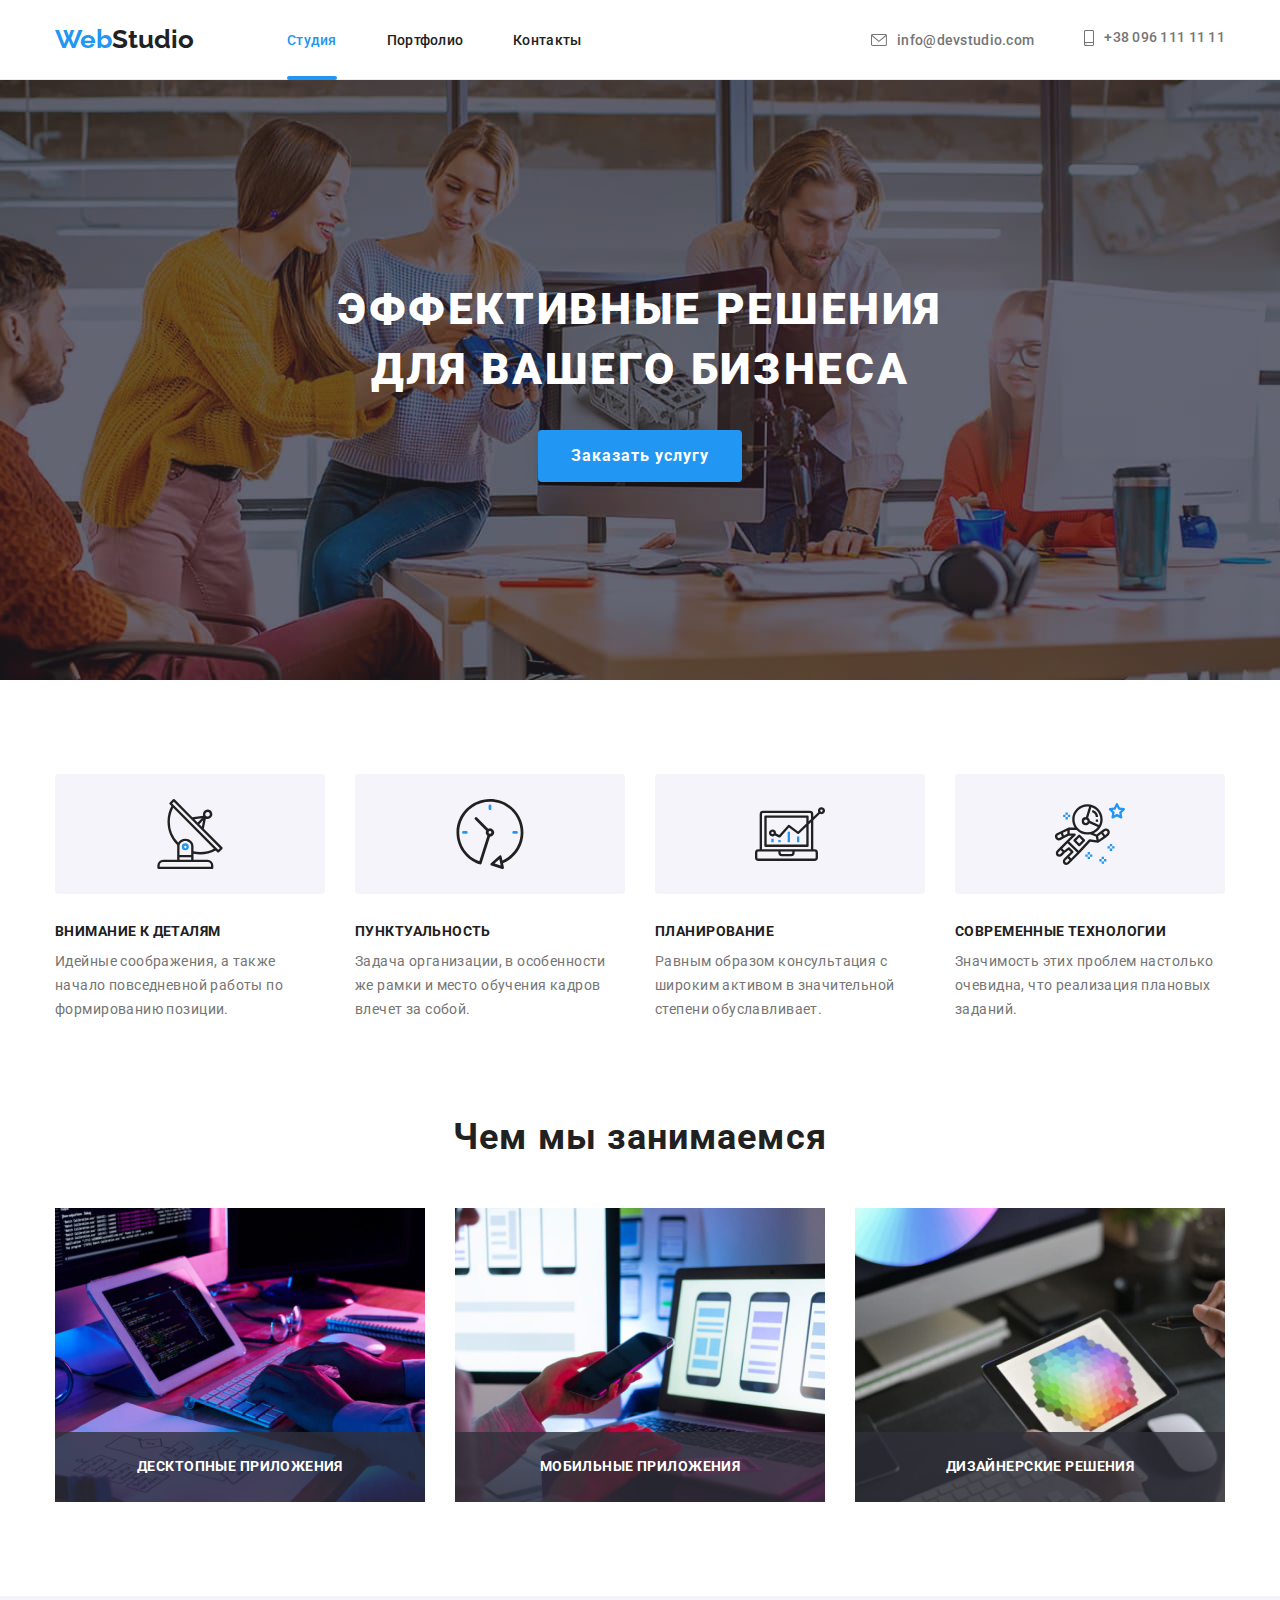
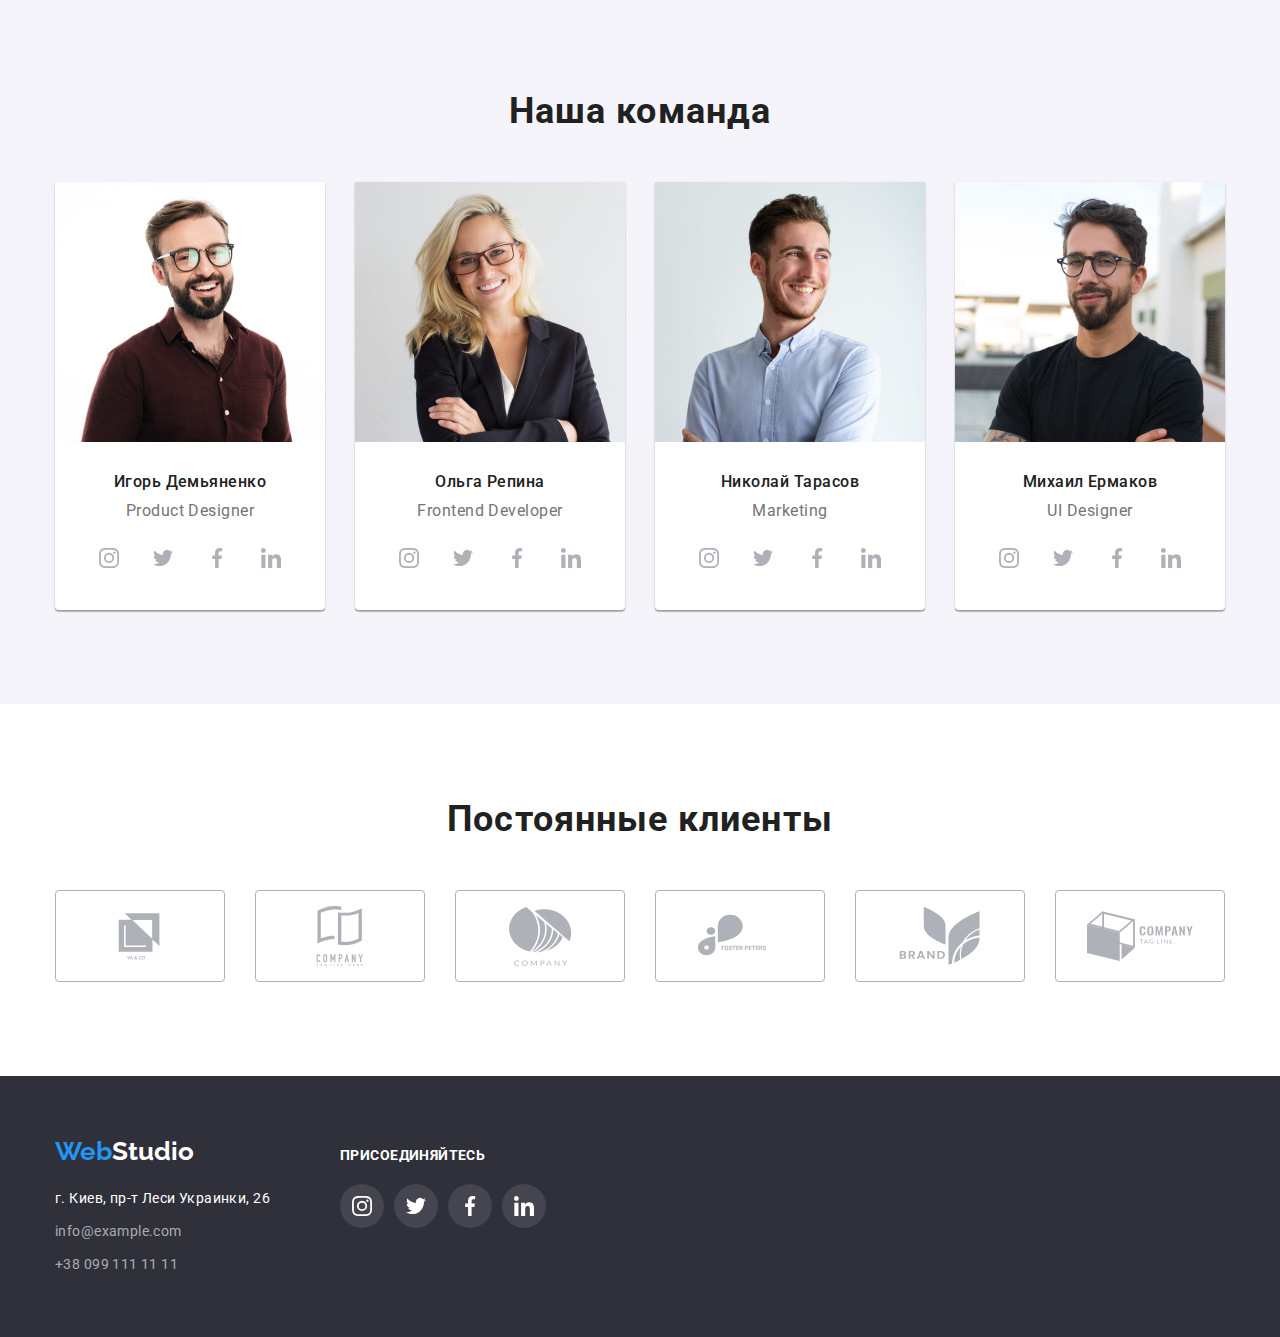
==== index.html @ a5e1581c "Добавляет начальные файлы проекта" ====
<!DOCTYPE html>
<html lang="ru">
<head>
    <meta charset="UTF-8">
    <meta http-equiv="X-UA-Compatible" content="IE=edge">
    <meta name="viewport" content="width=device-width, initial-scale=1.0">
    <title>webstudio</title>
    <link rel="preconnect" href="https://fonts.googleapis.com">
    <link rel="preconnect" href="https://fonts.gstatic.com" crossorigin>
    <link href="https://fonts.googleapis.com/css2?family=Raleway:wght@700&family=Roboto:wght@400;500;700;900&display=swap"
    rel="stylesheet">
    <link rel="stylesheet" href="./css/normalize.css"/>
    <link rel="stylesheet" href="https://cdnjs.cloudflare.com/ajax/libs/modern-normalize/1.1.0/modern-normalize.min.css">
    <link rel="stylesheet" href="./css/styles.css"/>
    
</head>
<body>
    <!--header--> 
    <header class="content">
        <div class="container main-nav">
            <nav class="menu">
                <a class=logo href="./index.html"><span class="accent">Web</span>Studio</a>
                <ul class="menu-list no-markers">               
                    <li class="menu-item">
                        <a href="./index.html" class="menu-link current">Студия</a>
                    </li>
                    <li class="menu-item">
                        <a href="./portfolio.html" class="menu-link">Портфолио</a>
                    </li>
                    <li class="menu-item">
                        <a href="#" class="menu-link">Контакты</a>
                    </li>
                </ul>
            </nav>
            <ul class="connection no-markers">
                <li class="connection-link">
                    <a href="mailto:info@devstudio.com" class="contact-us">
                        <svg class="contact-icon" width="16px" height="12px">
                            <use href="./images/sprite.svg#icon-envelope"></use>
                        </svg>
                        info@devstudio.com
                    </a>
                </li>
                <li class="connection-link">
                    <a href="tel+380961111111" class="contact-us">
                        <svg class="contact-icon" width="10px" height="16px">
                            <use href="./images/sprite.svg#icon-smartphone"></use>
                        </svg>
                        +38 096 111 11 11
                    </a>
                </li>
            </ul>
        </div>
    </header>
    <main>
        <!--hero-->
        <section class="section overlay">
            <h1 class="hero-title">Эффективные решения для вашего бизнеса</h1>
            <button type="button" class="button contained" data-modal-open>Заказать услугу</button>
        </section>
        <!--benefits-->  
        <section class="section benefits">
            <div class="container">
                <h2 class="visually-hidden">Наши преимущества</h2> <!-- спрятан с помощью CSS-->
                <ul class="benefits-content no-markers">
                    <li class="benefits-item">
                        <div class="benefits-icon-container">
                            <svg class="benefits-icon" width="70px" height="70px">
                                <use href="./images/sprite.svg#icon-antenna"></use>
                            </svg>
                        </div>
                        <h3 class="achivements">Внимание к деталям</h3>
                        <p class="description">Идейные соображения, а также начало повседневной работы по формированию позиции.</p>
                    </li>
                    <li class="benefits-item ">
                        <div class="benefits-icon-container">
                            <svg class="benefits-icon" width="70px" height="70px">
                                <use href="./images/sprite.svg#icon-clock"></use>
                            </svg>
                        </div>
                        <h3 class="achivements">Пунктуальность</h3>
                        <p class="description">Задача организации, в особенности же рамки и место обучения кадров влечет за собой.</p>
                    </li>
                    <li class="benefits-item">
                        <div class="benefits-icon-container">
                            <svg class="benefits-icon" width="70px" height="70px">
                                <use href="./images/sprite.svg#icon-diagram"></use>
                            </svg>
                        </div>
                        <h3 class="achivements">Планирование</h3>
                        <p class="description">Равным образом консультация с широким активом в значительной степени обуславливает.</p>
                    </li>
                    <li class="benefits-item">
                        <div class="benefits-icon-container">
                            <svg class="benefits-icon" width="70px" height="70px">
                                <use href="./images/sprite.svg#icon-astronaut"></use>
                            </svg>
                        </div>
                        <h3 class="achivements">Современные технологии</h3>
                        <p class="description">Значимость этих проблем настолько очевидна, что реализация плановых заданий.</p>
                    </li>
                </ul>
            </div>
        </section>
        <!--products-->
        <section class="section services">
            <div class="container">
                <h2 class="head-title">Чем мы занимаемся</h2>
                <ul class="services-content no-markers">
                    <li class="services-image">
                        <div class="services-thumb">
                            <img src="./images/development.jpg" alt="Десктопные приложения" width="370" height="294">
                            <div class="services-overlay">
                                <p class="services-name">Десктопные приложения</p>
                            </div>
                        </div>
                    </li>
                    <li class="services-image">
                        <div class="services-thumb">
                            <img src="./images/filling.jpg" alt="Мобильные приложения" width="370" height="294">
                            <div class="services-overlay">
                                <p class="services-name">Мобильные приложения</p>
                            </div>
                        </div>
                    </li>
                    <li class="services-image">
                        <div class="services-thumb">
                            <img src="./images/design.jpg" alt="Дизайнерские решения" width="370" height="294">
                            <div class="services-overlay">
                                <p class="services-name">Дизайнерские решения</p>
                            </div>
                        </div>
                    </li>
                </ul>
            </div>
        </section>
        <!--team-->
        <section class="section gray-background"> 
            <div class="container">
                <h2 class="head-title">Наша команда</h2>
                <ul class="team no-markers">
                    <li class="team-item">
                        <img class="employee-photo" src="./images/igor_demyanenko.jpg" alt="Игорь Демьяненко" width="270" height="260">
                        <div class="card-information">
                            <h3 class="person">Игорь Демьяненко</h3>
                            <p lang="en" class="profession">Product Designer</p>
                            <ul class="social-links-list no-markers">
                                <li class="card-social-link">
                                    <a class="personal-social-links" href="#">
                                        <svg class="personal-social-link-icon" width="20px" height="20px" > 
                                            <use href="./images/sprite.svg#icon-instagram"></use>
                                        </svg>
                                    </a>
                                </li>
                                <li class="card-social-link">
                                    <a class="personal-social-links" href="#">
                                        <svg class="personal-social-link-icon" width="20px" height="20px">
                                            <use href="./images/sprite.svg#icon-twitter"></use>
                                        </svg>
                                    </a>
                                </li>
                                <li class="card-social-link">
                                    <a class="personal-social-links" href="#">
                                        <svg class="personal-social-link-icon" width="20px" height="20px">
                                            <use href="./images/sprite.svg#icon-facebook"></use>
                                        </svg>
                                    </a>
                                </li>
                                <li class="card-social-link">
                                    <a class="personal-social-links" href="#">
                                        <svg class="personal-social-link-icon" width="20px" height="20px">
                                            <use href="./images/sprite.svg#icon-linkedin"></use>
                                        </svg>
                                    </a>
                                </li>
                            </ul>
                        </div>
                    </li>
                    <li class="team-item">
                        <img class="employee-photo" src="./images/olga_repina.jpg" alt="Ольга Репина" width="270" height="260">
                        <div class="card-information">
                            <h3 class="person">Ольга Репина</h3>
                            <p lang="en" class="profession">Frontend Developer</p>
                            <ul class="social-links-list no-markers">
                                <li class="card-social-link">
                                    <a class="personal-social-links" href="#">
                                        <svg class="personal-social-link-icon" width="20px" height="20px">
                                            <use href="./images/sprite.svg#icon-instagram"></use>
                                        </svg>
                                    </a>
                                </li>
                                <li class="card-social-link">
                                    <a class="personal-social-links" href="#">
                                        <svg class="personal-social-link-icon" width="20px" height="20px">
                                            <use href="./images/sprite.svg#icon-twitter"></use>
                                        </svg>
                                    </a>
                                </li>
                                <li class="card-social-link">
                                    <a class="personal-social-links" href="#">
                                        <svg class="personal-social-link-icon" width="20px" height="20px">
                                            <use href="./images/sprite.svg#icon-facebook"></use>
                                        </svg>
                                    </a>
                                </li>
                                <li class="card-social-link">
                                    <a class="personal-social-links" href="#">
                                        <svg class="personal-social-link-icon" width="20px" height="20px">
                                            <use href="./images/sprite.svg#icon-linkedin"></use>
                                        </svg>
                                    </a>
                                </li>
                            </ul>
                        </div>
                    </li>
                    <li class="team-item">
                        <img class="employee-photo" src="./images/nikolay_tarasov.jpg" alt="Николай Тарасов" width="270" height="260">
                        <div class="card-information">
                            <h3 class="person">Николай Тарасов</h3>
                            <p lang="en" class="profession">Marketing</p>
                            <ul class="social-links-list no-markers">
                                <li class="card-social-link">
                                    <a class="personal-social-links" href="#">
                                        <svg class="personal-social-link-icon" width="20px" height="20px">
                                            <use href="./images/sprite.svg#icon-instagram"></use>
                                        </svg>
                                    </a>
                                </li>
                                <li class="card-social-link">
                                    <a class="personal-social-links" href="#">
                                        <svg class="personal-social-link-icon" width="20px" height="20px">
                                            <use href="./images/sprite.svg#icon-twitter"></use>
                                        </svg>
                                    </a>
                                </li>
                                <li class="card-social-link">
                                    <a class="personal-social-links" href="#">
                                        <svg class="personal-social-link-icon" width="20px" height="20px">
                                            <use href="./images/sprite.svg#icon-facebook"></use>
                                        </svg>
                                    </a>
                                </li>
                                <li class="card-social-link">
                                    <a class="personal-social-links" href="#">
                                        <svg class="personal-social-link-icon" width="20px" height="20px">
                                            <use href="./images/sprite.svg#icon-linkedin"></use>
                                        </svg>
                                    </a>
                                </li>
                            </ul>
                        </div>
                    </li>
                    <li class="team-item">
                        <img class="employee-photo" src="./images/mihail_ermakov.jpg" alt="Михаил Ермаков" width="270" height="260">
                        <div class="card-information">
                            <h3 class="person">Михаил Ермаков</h3>
                            <p lang="en" class="profession">UI Designer</p>
                            <ul class="social-links-list no-markers">
                                <li class="card-social-link">
                                    <a class="personal-social-links" href="#">
                                        <svg class="personal-social-link-icon" width="20px" height="20px">
                                            <use href="./images/sprite.svg#icon-instagram"></use>
                                        </svg>
                                    </a>
                                </li>
                                <li class="card-social-link">
                                    <a class="personal-social-links" href="#">
                                        <svg class="personal-social-link-icon" width="20px" height="20px">
                                            <use href="./images/sprite.svg#icon-twitter"></use>
                                        </svg>
                                    </a>
                                </li>
                                <li class="card-social-link">
                                    <a class="personal-social-links" href="#">
                                        <svg class="personal-social-link-icon" width="20px" height="20px">
                                            <use href="./images/sprite.svg#icon-facebook"></use>
                                        </svg>
                                    </a>
                                </li>
                                <li class="card-social-link">
                                    <a class="personal-social-links" href="#">
                                        <svg class="personal-social-link-icon" width="20px" height="20px">
                                            <use href="./images/sprite.svg#icon-linkedin"></use>
                                        </svg>
                                    </a>
                                </li>
                            </ul>
                        </div>
                    </li>
                </ul>
            </div>
        </section>
        <section class="section">
            <div class="container">
                <h2 class="head-title">Постоянные клиенты</h2>
                    <ul class="clients-list no-markers">
                        <li class="client">
                            <a class="client-link" href="#">
                                <svg class="client-icon" width="106px" height="60px">
                                    <use href="./images/sprite.svg#icon-yaco-logo"></use>
                                </svg>
                            </a>
                        </li>
                        <li class="client">
                            <a class="client-link" href="#">
                                <svg class="client-icon" width="106px" height="60px">
                                    <use href="./images/sprite.svg#icon-tagline-here-logo"></use>
                                </svg>
                            </a>
                        </li>
                        <li class="client">
                            <a class="client-link" href="#">
                                <svg class="client-icon" width="106px" height="60px">
                                    <use href="./images/sprite.svg#icon-company-logo"></use>
                                </svg>
                            </a>
                        </li>
                        <li class="client">
                            <a class="client-link" href="#">
                                <svg class="client-icon" width="106px" height="60px">
                                    <use href="./images/sprite.svg#icon-foster-logo"></use>
                                </svg>
                            </a>
                        </li>
                        <li class="client">
                            <a class="client-link" href="#">
                                <svg class="client-icon" width="106px" height="60px">
                                    <use href="./images/sprite.svg#icon-brand-logo"></use>
                                </svg>
                            </a>
                        </li>
                        <li class="client">
                            <a class="client-link" href="#">
                                <svg class="client-icon" width="106px" height="60px">
                                    <use href="./images/sprite.svg#icon-tag-line-logo"></use>
                                </svg>
                            </a>
                        </li>
                    </ul>
            </div>
        </section>
    </main>
    <!--footer-->
    <footer class="dark">
        <div class="container footer">
            <div class="contact-group">
                <a class=logo-footer href="./index.html"><span class="accent">Web</span>Studio</a>
                <address>
                    <ul class="contacts no-markers">
                        <li class="contacts-footer"><a class="find-us"
                                href="https://www.google.com/maps/place/бул.+Леси+Украинки,+26,+Киев" target="_blank"
                                rel="noreferrer noopener nofollow">г. Киев, пр-т Леси Украинки, 26</a></li>
                        <li class="contacts-footer"><a class=" mail-tel" href="mailto:info@example.com">info@example.com</a></li>
                        <li class="contacts-footer"><a class="mail-tel" href="tel:+380991111111">+38 099 111 11 11</a></li>
                    </ul>
                </address>
            </div>
            <div class="join">
                <p class="join-text">присоединяйтесь</p>
                <ul class="social-links no-markers">
                    <li class="join-social-links">
                        <a class="social-link-footer" href="#">
                            <svg class="social-link-icon" width="20px" height="20px">
                                <use href="./images/sprite.svg#icon-instagram"></use>
                            </svg>
                        </a>
                    </li>
                    <li class="join-social-links">
                        <a class="social-link-footer" href="#">
                            <svg class="social-link-icon" width="20px" height="20px">
                                <use href="./images/sprite.svg#icon-twitter"></use>
                            </svg>
                        </a>
                    </li>
                    <li class="join-social-links">
                        <a class="social-link-footer" href="#">
                            <svg class="social-link-icon" width="20px" height="20px">
                                <use href="./images/sprite.svg#icon-facebook"></use>
                            </svg>
                        </a>
                    </li>
                    <li class="join-social-links">
                        <a class="social-link-footer" href="#">
                            <svg class="social-link-icon" width="20px" height="20px">
                                <use href="./images/sprite.svg#icon-linkedin"></use>
                            </svg>
                        </a>
                    </li>
                </ul>
            </div>
        </div>
    </footer>
    <div class="backdrop is-hidden" data-modal>
        <div class="modal">
            <button class="close" type="button" data-modal-close>
                <svg class="close-cross-icon" width="18px" height="18px">
                    <use href="./images/sprite.svg#icon-close"></use>
                </svg>
            </button>
        </div>
    </div>
    <script src="./js/modal.js"></script>
</body>
</html>
---- css/styles.css ----
:root {
    --primery-color: #212121;
    --secondary-color: #757575;
    --accent-color: #2196F3;
    --accent-color-hover: #188CE8;
    --light-color: #FFFFFF;
    --backgound-gray-color: #F5F4FA;
    --link-client-color: #AFB1B8;
    --image-border: 1px solid #EEEEEE;
    --primery-font: 'Roboto', sans-serif;
    --secondary-font: 'Raleway', sans-serif;
    --normal-font: 400;
    --medium-font: 500;
    --bolt-font: 700;
    --bolder-font: 900;
    --primary-font-size: 14px;
    --secondary-font-size: 16px;
}

/* ==============Общие стили и сброс============== */
body {
    background-color: var(--light-color);
    font-size: var(--primary-font-size);
    color: var(--primery-color);
    font-family: var(--primery-font);
    letter-spacing: 0,03em;
}
img {
    display: block;
    max-width: 100%;
}

.container {
    margin-left: auto;
    margin-right: auto;
    width: 1200px;
    padding-left: 15px;
    padding-right: 15px;
}

.no-markers {
    list-style: none;
    padding: 0;
    margin: 0;
}

.menu-link.current {
    color: var(--accent-color);
}

/* ==============/Общие стили и сброс============== */



/* =====================header===================== */

.content {
    padding-top: 24px;
    padding-bottom: 24px;
    border-bottom: 1px solid #ECECEC;
}

.menu {
    display: flex;
    align-items: center;
}

.menu-list {
    display: flex;
}

.logo {
    margin-right: 93px;
}

.menu-list .menu-item:not(:last-child) {
    margin-right: 50px;    
}

.logo {

    color: var(--primery-color);
    font-family: var(--secondary-font);
    font-size: 26px;
    font-weight: var(--bolt-font);
    line-height: 1.19;
    text-decoration: none;
    letter-spacing: 0.03;
}

.accent {
    color: var(--accent-color);
}


.menu-link {
    position: relative;

    color: var(--primery-color);
    font-weight: var(--medium-font);
    text-decoration: none;
    line-height: 1.14;
    letter-spacing: 0.02em;

    padding-top: 32px;
    padding-bottom: 32px;
    bottom: -1px;

    transition: color 250ms cubic-bezier(0.4, 0, 0.2, 1);
}


.current::after {
    content: '';

    position: absolute;
    left: 0;
    bottom: 0;

    display: block;
    width: 100%;
    height: 4px;
    border-radius: 2px;
    background-color: var(--accent-color);
}


.menu-link:hover, 
.menu-link:focus {
    color: var(--accent-color);
}

.connection {
    display: flex;
    align-items: baseline;
    margin-left: auto;
}

.contact-icon {
    fill: currentColor;
    margin-right: 10px;
}

.contact-icon:hover,
.contact-icon:focus {
    fill: currentColor;
}

.connection .connection-link + .connection-link {
    margin-left: 50px;
}

.contact-us {
    display: flex;
    align-items: center;
    color: var(--secondary-color);
    font-weight: var(--medium-font);
    line-height: 1.14;
    letter-spacing: 0.02em;
    text-decoration: none;

    transition: color 250ms cubic-bezier(0.4, 0, 0.2, 1);
}
.contact-us:hover,
.contact-us:focus {
    color: var(--accent-color);
}

/* =====================/header===================== */



/* ==================hero (overlay)================= */

.main-nav {
    display: flex;
    align-items: center;
}

/* backblack */
.section.overlay {
    max-width: 1600px;
    height: 600px;
    margin-left: auto;
    margin-right: auto;
    background-color: #2F303A;
    text-align: center;
    padding-top: 200px;
    padding-bottom: 200px;

    background-image: linear-gradient(
        to right,
        rgba(47, 48, 58, 0.4),
        rgba(47, 48, 58, 0.4)
    ),
    url(../images/background-hero-img.jpg);
    background-repeat: no-repeat;
    background-position: center;
}

.hero-title {
    width: 696px;
    margin-left: auto;
    margin-right: auto;
    margin-top: 0;
    margin-bottom: 30px;

    color: var(--light-color);
    font-weight: var(--bolder-font);
    font-size: 44px;
    font-family: var(--primery-font);
    line-height: 1.36;
    letter-spacing: 0.06em;
    text-transform: uppercase;
}

.button {
    font-family: inherit;
    border: 1px solid transparent;

    transition: background-color 250ms cubic-bezier(0.4, 0, 0.2, 1), box-shadow 250ms cubic-bezier(0.4, 0, 0.2, 1), color 250ms cubic-bezier(0.4, 0, 0.2, 1);
}
.contained {
    padding: 10px 32px;
    margin-left: auto;
    margin-right: auto;
    min-width: 200px;

    color: var(--light-color);
    background-color: var(--accent-color);
    font-weight: var(--bolt-font);
    font-size: var(--secondary-font-size);
    line-height: 1.88;
    letter-spacing: 0.06em;
    cursor: pointer;
    text-align: center;
    border-radius: 4px;
    box-shadow: 0px 4px 4px rgba(0, 0, 0, 0.15);

}

.contained:hover,
.contained:focus {
    background-color: var(--accent-color-hover);
}

/* ==================/hero (overlay)================= */



/* ====================benefits=======================*/
.visually-hidden {
    position: absolute;
    white-space: nowrap;
    width: 1px;
    height: 1px;
    overflow: hidden;
    border: 0;
    padding: 0;
    clip: rect(0 0 0 0);
    clip-path: inset(50%);
    margin: -1px;
    /* Cкрытый элемент */
}

.benefits-content {
    display: flex;
}

.benefits-item:not(:last-child) {
    margin-right: 30px;
}

.benefits-icon-container {
    display: flex;
    justify-content: center;
    align-items: center;
    width: 270px;
    height: 120px;
    background-color: var(--backgound-gray-color);
    margin-bottom: 30px;
    border-radius: 4px;
}

.achivements {
    margin-top: 0;
    margin-bottom: 10px;

    font-weight: var(--bolt-font);
    font-size: var(--primary-font-size);
    line-height: 1.14;
    letter-spacing: 0.03em;
    text-transform: uppercase;
}
.description {
    margin-top: 0;
    margin-bottom: 0;

    color: var(--secondary-color);
    font-weight: var(--normal-font);
    font-size: var(--primary-font-size);
    line-height: 1.71;
    letter-spacing: 0.03em;
}

/* ====================/benefits=======================*/



/* =====================products=======================*/
.section.services {
    padding-top: 0;
}

.head-title {
    margin-top: 0;
    margin-bottom: 50px;

    font-weight: var(--bolt-font);
    font-size: 36px;
    line-height: 1.17;
    text-align: center;
    letter-spacing: 0.03em;
}

.services-content {
    display: flex;
}

.services-content .services-image:not(:last-child) {
    margin-right: 30px;
}





.services-thumb {
    position: relative;
}


.services-overlay {
    position: absolute;
    transform-origin: bottom center;
    bottom: 0;

    width: 370px;
    height: 70px;
    background-color: rgba(47, 48, 58, 0.8);

}

.services-name {
    margin-top: 27px;
    margin-bottom: 27px;
    


    font-weight: var(--bolt-font);
    font-size: var(--primary-font-size);
    line-height: 1.14;
    text-align: center;
    letter-spacing: 0.03em;
    text-transform: uppercase;

    color: var(--light-color);
}


/* =====================/products=======================*/



/* ========================team=========================*/
.gray-background {
    background-color: var(--backgound-gray-color);
}

.section {
    padding-top: 94px;
    padding-bottom: 94px;
}

.team {
    display: flex;
}

.team-item {
    width: 270px;
    text-align: center;

    background-color: var(--light-color);
    box-shadow: 0px 1px 3px rgba(0, 0, 0, 0.12), 0px 1px 1px rgba(0, 0, 0, 0.14), 0px 2px 1px rgba(0, 0, 0, 0.2);
    border-radius: 0px 0px 4px 4px;
}

.team .team-item:not(:last-child) {
    margin-right: 30px;
}

.employee-photo {
    margin-top: 0;
    margin-bottom: 0;
}

.card-information {
    padding-top: 30px;
    padding-bottom: 30px;
}

.person {
    margin-top: 0;
    margin-bottom: 10px;

    font-weight: var(--medium-font);
    font-size: var(--secondary-font-size);
    line-height: 1.19;
    letter-spacing: 0.03em;
}
.profession {
    margin-top: 0;
    margin-bottom: 16px;

    color: var(--secondary-color);
    font-weight: var(--normal-font);
    font-size: var(--secondary-font-size);
    line-height: 1.19;
    letter-spacing: 0.03em;
}


.social-links-list {
    display: flex;
    align-items: center;
    justify-content: center;
    gap: 10px;
}

.card-social-link {
    width: 44px;
    height: 44px;
    border-radius: 50%;
}

.personal-social-links {
    display: flex;
    justify-content: center;
    align-items: center;
    text-decoration: none;
    color: var(--link-client-color);
    width: 100%;
    height: 100%;
    border-radius: 50%;

    transition: background-color 250ms cubic-bezier(0.4, 0, 0.2, 1), color 250ms cubic-bezier(0.4, 0, 0.2, 1);
}

.personal-social-links:hover,
.personal-social-links:focus {
    color: var(--light-color);
    background-color: var(--accent-color);
}

.personal-social-link-icon {
    fill: currentColor;
}

/* ========================/team=========================*/



/* =======================clients=========================*/

.clients-list {
    display: flex;
    justify-content: center;
    align-items: center;
    
}

.client {
    width: 170px;
    height: 92px;
}

.client-link {
    display: flex;
    align-items: center;
    justify-content: center;
    color: var(--link-client-color);
    width: 100%;
    height: 100%;
    border: 1px solid currentColor;
    border-radius: 4px;

    transition: color 250ms cubic-bezier(0.4, 0, 0.2, 1), border 250ms cubic-bezier(0.4, 0, 0.2, 1);
}

.client-link:hover,
.client-link:focus {
    color: var(--accent-color);
    border-color: currentColor;
}

.client:not(:last-child) {
    margin-right: 30px;
}

.client-icon {
    fill: currentColor;
}

/* =======================/clients=========================*/



/* =======================footer=========================*/

.dark {
    background-color: #2F303A;
    padding-top: 60px;
    padding-bottom: 60px;
}
.footer {
    display: flex;
    align-items: baseline;
}

.logo-footer {
    display: inline-block;
    margin-bottom: 20px;

    color: var(--light-color);
    font-family: var(--secondary-font);
    font-size: 26px;
    font-weight: 700;
    line-height: 1.19;
    text-decoration: none;
    letter-spacing: 0.03;
}

.contacts {
    display: inline-block;
}


.contacts-footer {
    display: block;
    margin-top: 0;
}

.no-markers .contacts-footer:not(:last-child) {
    margin-bottom: 9px;
}

.find-us {
    color: #FFFFFF;
    font-style: normal;
    font-weight: var(--normal-font);
    font-size: var(--primary-font-size);
    line-height: 1.71;
    letter-spacing: 0.03em;
    text-decoration: none;

    transition: color 250ms cubic-bezier(0.4, 0, 0.2, 1);
}

.mail-tel {
    color: rgba(255, 255, 255, 0.6);
    font-style: normal;
    font-weight: var(--normal-font);
    font-size: var(--primary-font-size);
    line-height: 1.71;

    letter-spacing: 0.03em;
    text-decoration: none;

    transition: color 250ms cubic-bezier(0.4, 0, 0.2, 1);
}

.find-us:hover,
.find-us:focus {
    color: var(--accent-color)
}

.mail-tel:hover,
.mail-tel:focus {
    color: var(--accent-color)
}

.join {
    margin-left: 70px;
}

.join-text {
    font-family: var(--primery-font);
    font-weight: var(--bolt-font);
    font-size: var(--primary-font-size);
    line-height: 1.14;
    letter-spacing: 0.03em;
    text-transform: uppercase;
    color: #FFFFFF;

    margin-top: 0;
    margin-bottom: 20px;  
}

.social-links {
    display: flex;
    gap: 10px;
}

.join-social-links {
    width: 44px;
    height: 44px;
}

.social-link-footer {
    display: flex;
    justify-content: center;
    align-items: center;
    width: 100%;
    height: 100%;
    text-decoration: none;
    color: var(--light-color);
    background-color: rgba(255, 255, 255, 0.1);
    border-radius: 50%;

    transition: background-color 250ms cubic-bezier(0.4, 0, 0.2, 1);
}

.social-link-footer:hover,
.social-link-footer:focus {
    background-color: var(--accent-color)
}

.social-link-icon {
    fill: currentColor
}

/* =======================footer=========================*/



/*=====================backdrop & modal===================*/

.backdrop {
    position: fixed;
    top: 0;
    left: 0;
    width: 100%;
    height: 100%;
    background-color: rgba(0, 0, 0, 0.2);

    opacity: 1;
    transition: opacity 250ms cubic-bezier(0.4, 0, 0.2, 1), visibility 250ms cubic-bezier(0.4, 0, 0.2, 1);
}

.backdrop.is-hidden {
    opacity: 0;
    pointer-events: none;
    visibility: hidden;
}

.backdrop.is-hidden .modal {
    transform: translate(-50%, -50%) scale(1.1);
}

.modal {
    position: absolute;
    top: 50%;
    left: 50%;

    width: 528px;
    height: 581px;
    background: var(--light-color);
    box-shadow: 0px 1px 3px rgba(0, 0, 0, 0.12), 0px 1px 1px rgba(0, 0, 0, 0.14), 0px 2px 1px rgba(0, 0, 0, 0.2);
    border-radius: 4px;

    transform: translate(-50%, -50%) scale(1);
    transition: transform 250ms cubic-bezier(0.4, 0, 0.2, 1);
}

.close {
    position: absolute;
    top: 8px;
    right: 8px;


    width: 30px;
    height: 30px;
    border: 1px solid rgba(0, 0, 0, 0.1);
    border-radius: 50%;
    background-color: var(--light-color);
    cursor: pointer;

}

.close-cross-icon {
    position: absolute;
    top: 50%;
    left: 50%;
    transform: translate(-50%, -50%);
    fill: rgba(0, 0, 0, 1);

    transition: fill 250ms cubic-bezier(0.4, 0, 0.2, 1);
}

.close:hover .close-cross-icon,
.close:focus .close-cross-icon {
    fill: var(--accent-color);
}

/*=====================/backdrop & modal===================*/





/*====================СТРАНИЧКА PORTFOLIO================*/

/*====================кнопки-фильтры====================*/

.filter {
    display: flex;
    justify-content: center;
    margin-bottom: 50px;
}

.filter .filter-item:not(:last-child) {
    margin-right: 8px;
}

.filter-button {
    padding: 6px 22px;
    border-radius: 4px;

    color: var(--primery-color);
    background-color: var(--backgound-gray-color);
    font-family: var(--primery-font);
    font-weight: var(--medium-font);
    font-size: var(--secondary-font-size);
    line-height: 1.62;
    text-align: center;
    letter-spacing: 0.03em;
    cursor: pointer;
}

.filter-button:hover,
.filter-button:focus {
    color: var(--light-color);
    background-color: var(--accent-color);
    box-shadow: 0px 3px 1px rgba(0, 0, 0, 0.1), 0px 1px 2px rgba(0, 0, 0, 0.08), 0px 2px 2px rgba(0, 0, 0, 0.12);
}

/*====================/кнопки-фильтры====================*/



/*========================card-set=======================*/

.project-image {
    margin-top: 0;
    margin-bottom: 0px;
}

.title-project {
    margin-top: 0;
    margin-bottom: 4px;

    font-size: 18px;
    font-weight: var(--bolt-font);
    line-height: 2.0;
    letter-spacing: 0.06em;
}

.card-set {
    display: flex;
    flex-wrap: wrap;
    margin-top: -30px;
    margin-left: -30px;
}

.card-set>.card-set-item {
    flex-basis: calc(100% / 3 - 30px);
    margin-left: 30px;
    margin-top: 30px;
}

.card-set-link {
    display: block;
    text-decoration: none;
    color: var(--primery-color);

    transition: box-shadow 250ms cubic-bezier(0.4, 0, 0.2, 1);
}

.card-set-link:hover,
.card-set-link:focus {
    box-shadow: 0px 1px 1px rgba(0, 0, 0, 0.12), 0px 4px 4px rgba(0, 0, 0, 0.06), 1px 4px 6px rgba(0, 0, 0, 0.16);
}

.card-thumb {
    position: relative;
    overflow: hidden;
}



.card-overlay {
    position: absolute;
    top: 0;
    left: 0;
    width: 100%;
    height: 100%;
    background-color: rgba(33, 150, 243, 0.9);
    
    /* opacity: 0; */
    transform: translateY(+100%);
    transition: transform 250ms cubic-bezier(0.4, 0, 0.2, 1);
}


.card-set-link:hover .card-overlay,
.card-set-link:focus .card-overlay 
{
    transform: translateY(0%);
}

.card-text {
    position: absolute; 
    width: 322px;
    top: 50%;
    left: 50%;
    transform: translate(-50%, -50%);

    margin-top: 0;
    margin-bottom: 0;

    font-weight: var(--normal-font);
    font-size: 18px;
    line-height: 1.56;
    letter-spacing: 0.03em;
    color: var(--light-color);
}

.card-content {
    padding: 20px 24px;
    border-bottom: var(--image-border);
    border-right: var(--image-border);
    border-left: var(--image-border);
    
}

.project-description {
    margin-top: 0;
    margin-bottom: 0;

    color: var(--secondary-color);
    font-weight: var(--normal-font);
    font-size: var(--secondary-font-size);
    line-height: 1.88;
    letter-spacing: 0.03em;
}

/*========================/card-set=======================*/
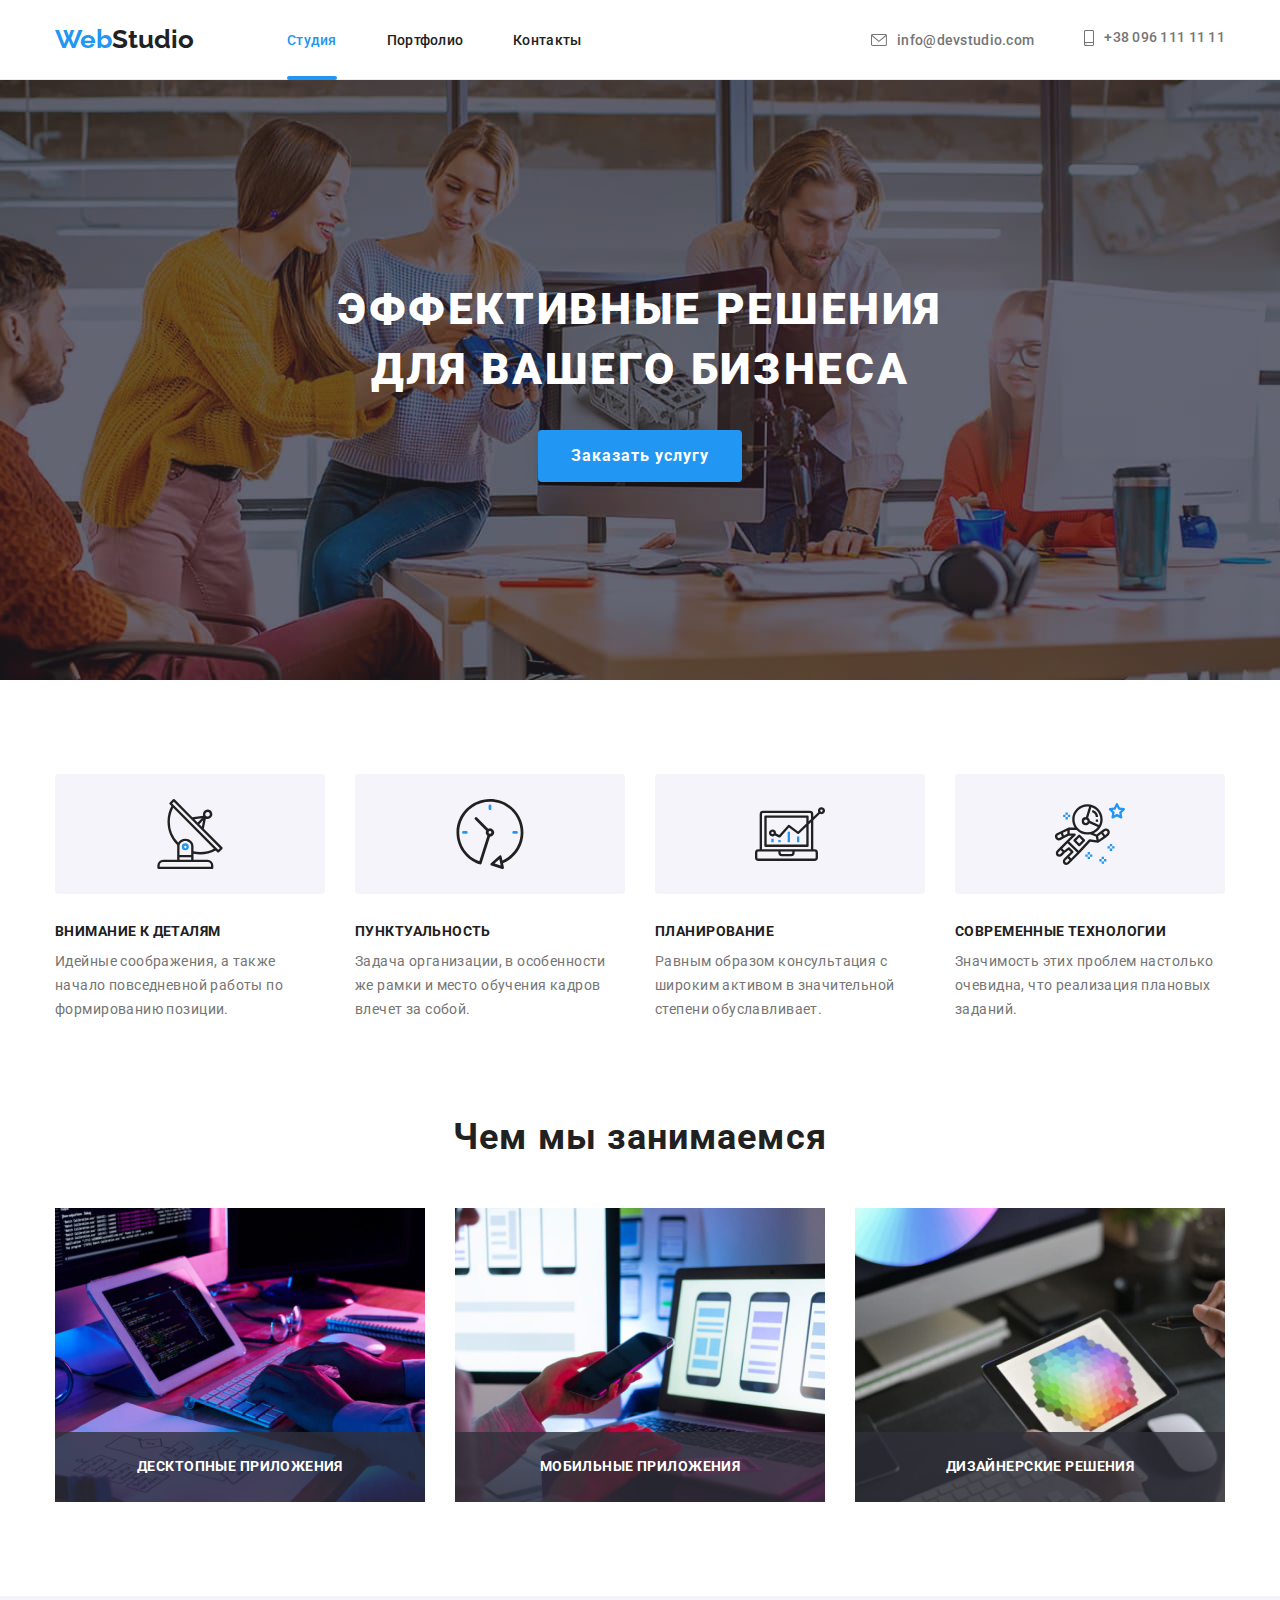
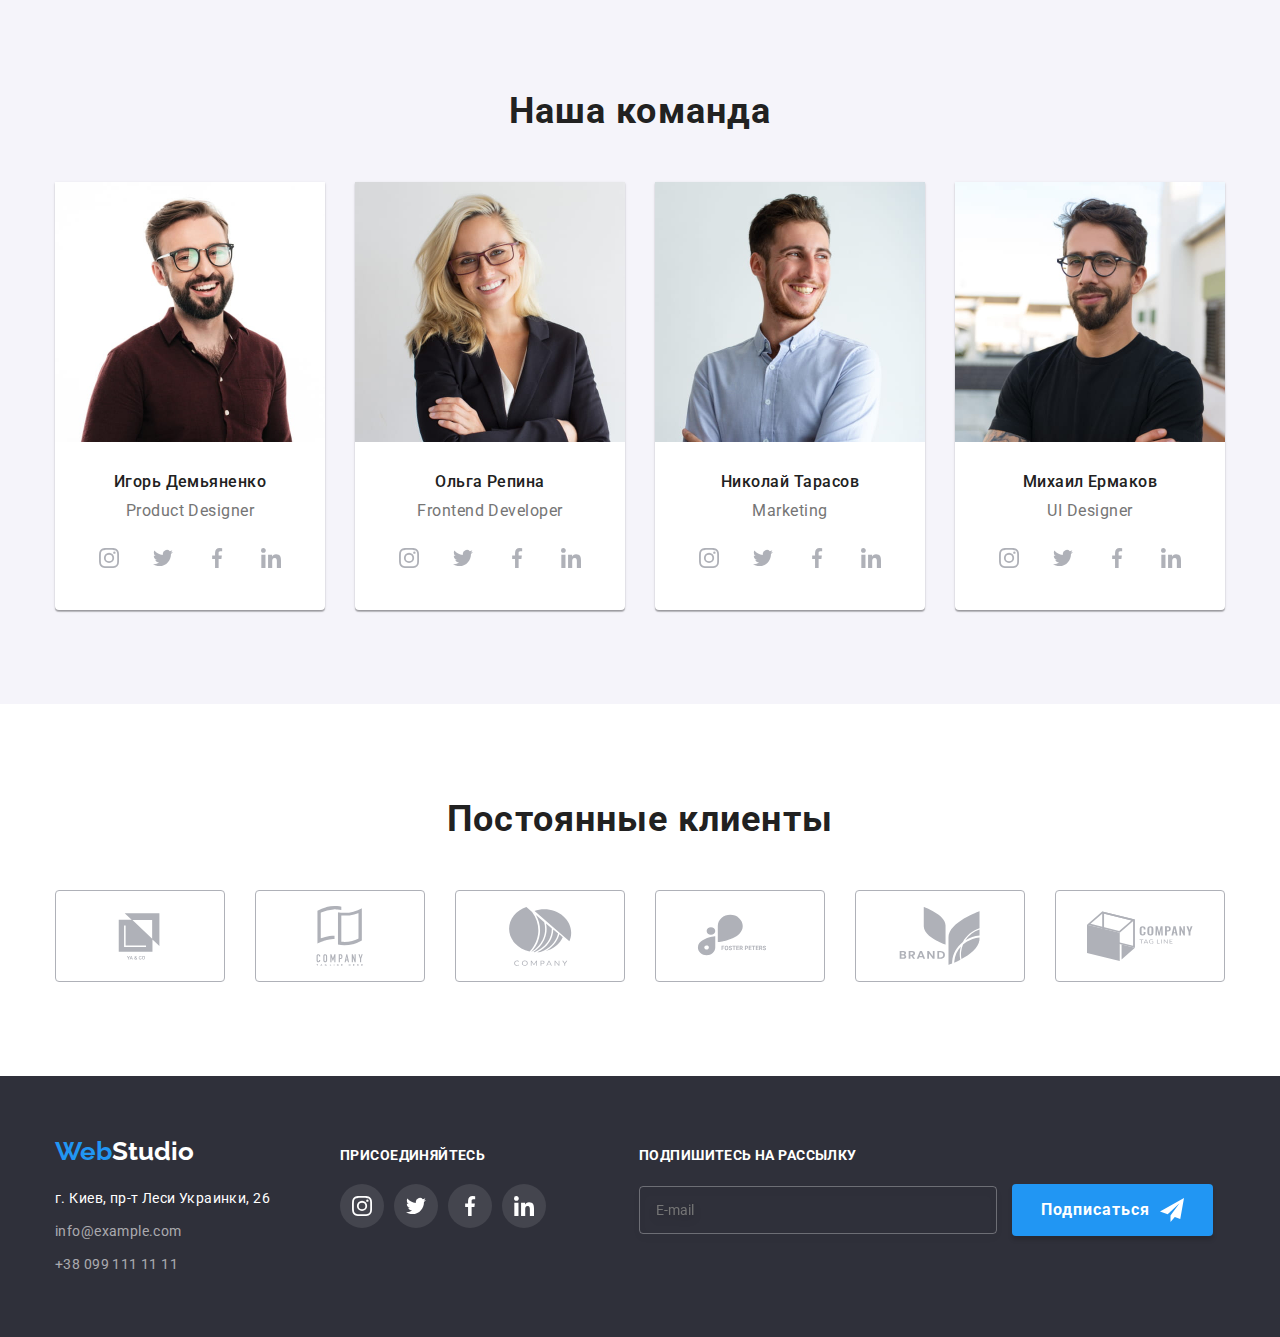
==== commit 0320170f: "Добавляет в футер форму Подписаться" ====
--- a/index.html
+++ b/index.html
@@ -388,6 +388,16 @@
                     </li>
                 </ul>
             </div>
+            <div class="footer-form-input">
+                <p class="join-text">Подпишитесь на рассылку</p>
+                <input class="input-email" type="email" name="email" placeholder="E-mail" />
+                <button class="button contained subscribe" type="subscribe">
+                    Подписаться
+                    <svg class="subscribe-send-icon" width="24px" height="24px">
+                        <use href="./images/sprite.svg#icon-subscribe-send"></use>
+                    </svg>
+                </button>
+            </div>
         </div>
     </footer>
     <div class="backdrop is-hidden" data-modal>
@@ -397,6 +407,33 @@
                     <use href="./images/sprite.svg#icon-close"></use>
                 </svg>
             </button>
+            <form>
+                <p class="form-title">Оставьте свои данные, мы вам перезвоним</p>
+                <ul>
+                    <li class="modal-form-item">
+                        <label class="modal-form-label" for="name">Имя</label>
+                        <input class="input-text" type="text" name="name" id="name" />
+                    </li>
+                    <li class="modal-form-item">
+                        <label class="modal-form-label" for="tel">Телефон</label>
+                        <input class="input-text" type="tel" name="tel" id="tel">
+                    </li>
+                    <li class="modal-form-item">
+                        <label class="modal-form-label" for="mail">Почта</label>
+                        <input class="input-text" type="email" name="mail" id="mail">
+                    </li>
+                    <li class="modal-form-item">
+                        <label class="modal-form-label" for="comment">Комментарий</label>
+                        <textarea class="input-text" name="comment" id="comment" placeholder="Введите текст" rows="10"></textarea>
+                    </li>
+                </ul>
+                <div class="agree-checkbox">
+                    <input type="checkbox" name="agree" value="agree" id="agree" />
+                    <label class="agree-text" for="agree">Соглашаюсь с рассылкой и принимаю <a class="policy" href="#">Условия договора</a></label>
+                </div>    
+                
+                <button class="button contained submit" type="submit">Отправить</button>
+            </form>
         </div>
     </div>
     <script src="./js/modal.js"></script>
--- a/css/styles.css
+++ b/css/styles.css
@@ -48,6 +48,16 @@
     color: var(--accent-color);
 }
 
+ul {
+    list-style: none;
+    margin: 0;
+    padding: 0;
+}
+
+
+p {
+    margin: 0;
+}
 /* ==============/Общие стили и сброс============== */
 
 
@@ -639,6 +649,46 @@
     fill: currentColor
 }
 
+
+
+
+
+
+.footer-form-input {
+    margin-left: 93px;
+}
+
+.input-email {
+    width: 358px;
+
+    padding: 15px 16px;
+    background: transparent;
+    border: 1px solid rgba(255, 255, 255, 0.3);
+    filter: drop-shadow(0px 4px 4px rgba(0, 0, 0, 0.15));
+    border-radius: 4px;
+    
+    color: var(--light-color);
+}
+
+.subscribe {
+    display: inline-flex;
+    align-items: center;
+
+    margin-left: 12px;
+    padding: 10px 28px;
+}
+
+.subscribe-send-icon {
+    margin-left: 10px;
+
+    fill: var(--light-color);
+}
+
+
+
+
+
+
 /* =======================footer=========================*/
 
 
@@ -673,10 +723,10 @@
     left: 50%;
 
     width: 528px;
-    height: 581px;
     background: var(--light-color);
     box-shadow: 0px 1px 3px rgba(0, 0, 0, 0.12), 0px 1px 1px rgba(0, 0, 0, 0.14), 0px 2px 1px rgba(0, 0, 0, 0.2);
     border-radius: 4px;
+    padding: 40px;
 
     transform: translate(-50%, -50%) scale(1);
     transition: transform 250ms cubic-bezier(0.4, 0, 0.2, 1);
@@ -713,6 +763,110 @@
 }
 
 /*=====================/backdrop & modal===================*/
+
+
+
+/* ==========Оформление наполнения модального окна========= */
+
+.form-title {
+    font-weight: var(--bolt-font);
+    font-size: 20px;
+    line-height: 1.15;
+    text-align: center;
+    letter-spacing: 0.03em;
+
+    color: var(--primery-color);
+
+    margin-bottom: 12px;
+}
+
+.modal-form-item {
+    display: flex;
+    flex-direction: column;
+
+    /* outline: 1px solid blue; */
+}
+
+
+.modal-form-item:not(:last-child) {
+    margin-bottom: 10px;
+}
+
+.modal-form-item:last-child {
+    margin-bottom: 20px;
+}
+
+
+.modal-form-label {
+
+    font-weight: var(--normal-font);
+    font-size: 12px;
+    line-height: 1.17;
+    letter-spacing: 0.01em;
+
+    color: var(--secondary-color);
+
+    margin-bottom: 4px;
+}
+
+.input-text {
+    padding: 12px 16px;
+
+    border: 1px solid rgba(33, 33, 33, 0.2);
+    border-radius: 4px;
+}
+
+.input-text:focus {
+    border: 1px solid var(--accent-color);
+}
+
+
+textarea {
+    resize: none;
+}
+
+.modal-form-item textarea::placeholder {
+    font-size: 12px;
+    line-height: 1.16;
+    letter-spacing: 0.01em;
+    
+    color: rgba(117, 117, 117, 0.5);
+}
+
+
+.agree-checkbox {
+    display: flex;
+    align-items: center;
+    margin-bottom: 30px;
+}
+
+.agree-text {
+    margin-left: 8px;
+
+    font-size: 14px;
+    line-height: 1.71;
+    letter-spacing: 0.03em;
+
+    color: var(--secondary-color);
+}
+
+
+.policy {
+    color: rgba(33, 150, 243, 1);
+}
+
+.submit {
+    display: block;
+    margin: auto, 0;
+    padding: 10px 55px;
+}
+
+
+
+
+
+/* ==========/Оформление наполнения модального окна========= */
+
 
 
 
